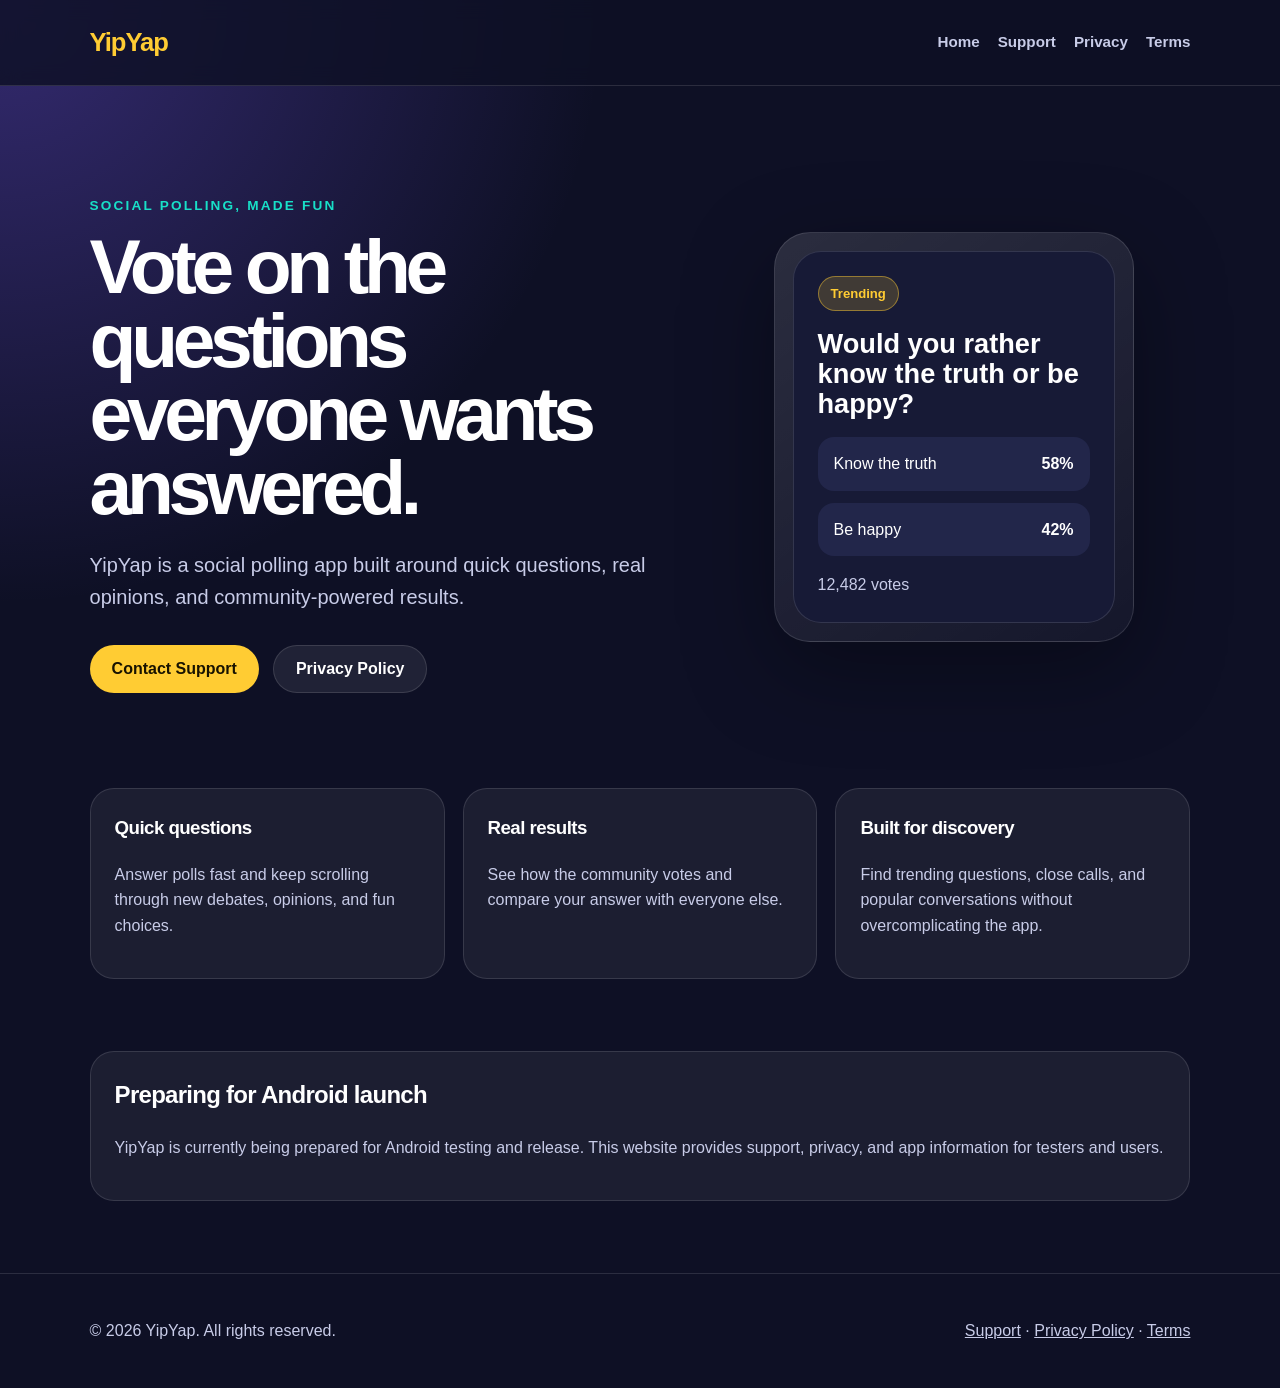
==== index.html @ c4702465 "Add files via upload" ====
<!DOCTYPE html>
<html lang="en">
<head>
  <meta charset="UTF-8" />
  <meta name="viewport" content="width=device-width, initial-scale=1.0" />
  <title>YipYap - Vote. Debate. Discover.</title>
  <meta name="description" content="YipYap is a social polling app where people answer quick questions, vote on opinions, and see what the community thinks." />
  <link rel="stylesheet" href="styles.css" />
</head>
<body>
  <header class="site-header">
    <a class="logo" href="index.html">YipYap</a>
    <nav>
      <a href="index.html">Home</a>
      <a href="support.html">Support</a>
      <a href="privacy-policy.html">Privacy</a>
      <a href="terms.html">Terms</a>
    </nav>
  </header>

  <main>
    <section class="hero">
      <div class="hero-copy">
        <p class="eyebrow">Social polling, made fun</p>
        <h1>Vote on the questions everyone wants answered.</h1>
        <p class="lead">YipYap is a social polling app built around quick questions, real opinions, and community-powered results.</p>
        <div class="hero-actions">
          <a class="button primary" href="support.html">Contact Support</a>
          <a class="button secondary" href="privacy-policy.html">Privacy Policy</a>
        </div>
      </div>
      <div class="phone-card" aria-label="YipYap app preview">
        <div class="poll-card">
          <span class="pill">Trending</span>
          <h2>Would you rather know the truth or be happy?</h2>
          <div class="answer"><span>Know the truth</span><strong>58%</strong></div>
          <div class="answer"><span>Be happy</span><strong>42%</strong></div>
          <p class="votes">12,482 votes</p>
        </div>
      </div>
    </section>

    <section class="features">
      <article>
        <h3>Quick questions</h3>
        <p>Answer polls fast and keep scrolling through new debates, opinions, and fun choices.</p>
      </article>
      <article>
        <h3>Real results</h3>
        <p>See how the community votes and compare your answer with everyone else.</p>
      </article>
      <article>
        <h3>Built for discovery</h3>
        <p>Find trending questions, close calls, and popular conversations without overcomplicating the app.</p>
      </article>
    </section>

    <section class="about">
      <h2>Preparing for Android launch</h2>
      <p>YipYap is currently being prepared for Android testing and release. This website provides support, privacy, and app information for testers and users.</p>
    </section>
  </main>

  <footer>
    <p>&copy; 2026 YipYap. All rights reserved.</p>
    <p><a href="support.html">Support</a> · <a href="privacy-policy.html">Privacy Policy</a> · <a href="terms.html">Terms</a></p>
  </footer>
</body>
</html>
---- styles.css ----
:root {
  --bg: #0e1025;
  --panel: #171a36;
  --panel-soft: #22264a;
  --text: #ffffff;
  --muted: #c8cce8;
  --brand: #ffcc33;
  --brand-two: #7c5cff;
  --accent: #18e0c8;
  --border: rgba(255, 255, 255, 0.12);
}

* {
  box-sizing: border-box;
}

body {
  margin: 0;
  font-family: Arial, Helvetica, sans-serif;
  background: radial-gradient(circle at top left, rgba(124, 92, 255, 0.35), transparent 32%), var(--bg);
  color: var(--text);
  line-height: 1.6;
}

a {
  color: inherit;
}

.site-header {
  display: flex;
  justify-content: space-between;
  align-items: center;
  gap: 24px;
  padding: 22px 7vw;
  border-bottom: 1px solid var(--border);
  background: rgba(14, 16, 37, 0.82);
  backdrop-filter: blur(10px);
  position: sticky;
  top: 0;
  z-index: 5;
}

.logo {
  font-size: 1.6rem;
  font-weight: 900;
  text-decoration: none;
  color: var(--brand);
  letter-spacing: -0.04em;
}

nav {
  display: flex;
  gap: 18px;
  flex-wrap: wrap;
}

nav a {
  color: var(--muted);
  text-decoration: none;
  font-weight: 700;
  font-size: 0.95rem;
}

nav a:hover {
  color: var(--text);
}

.hero {
  min-height: 78vh;
  display: grid;
  grid-template-columns: 1.1fr 0.9fr;
  align-items: center;
  gap: 48px;
  padding: 72px 7vw;
}

.eyebrow {
  color: var(--accent);
  text-transform: uppercase;
  letter-spacing: 0.16em;
  font-weight: 800;
  font-size: 0.85rem;
}

h1 {
  font-size: clamp(2.5rem, 6vw, 5.5rem);
  line-height: 0.96;
  letter-spacing: -0.07em;
  margin: 0 0 24px;
}

.lead {
  color: var(--muted);
  font-size: 1.25rem;
  max-width: 660px;
}

.hero-actions {
  display: flex;
  gap: 14px;
  flex-wrap: wrap;
  margin-top: 32px;
}

.button {
  display: inline-flex;
  justify-content: center;
  align-items: center;
  min-height: 48px;
  padding: 0 22px;
  border-radius: 999px;
  font-weight: 900;
  text-decoration: none;
}

.button.primary {
  background: var(--brand);
  color: #181300;
}

.button.secondary {
  background: rgba(255, 255, 255, 0.08);
  border: 1px solid var(--border);
  color: var(--text);
}

.phone-card {
  width: min(360px, 100%);
  margin: 0 auto;
  border: 1px solid var(--border);
  border-radius: 36px;
  padding: 18px;
  background: linear-gradient(145deg, rgba(255,255,255,0.12), rgba(255,255,255,0.03));
  box-shadow: 0 28px 90px rgba(0,0,0,0.35);
}

.poll-card {
  background: var(--panel);
  border: 1px solid var(--border);
  border-radius: 28px;
  padding: 24px;
}

.poll-card h2 {
  font-size: 1.7rem;
  line-height: 1.1;
  margin: 18px 0;
}

.pill {
  display: inline-flex;
  background: rgba(255, 204, 51, 0.18);
  color: var(--brand);
  border: 1px solid rgba(255, 204, 51, 0.45);
  border-radius: 999px;
  padding: 6px 12px;
  font-size: 0.82rem;
  font-weight: 900;
}

.answer {
  display: flex;
  justify-content: space-between;
  gap: 16px;
  margin: 12px 0;
  background: var(--panel-soft);
  padding: 14px 16px;
  border-radius: 16px;
}

.votes {
  color: var(--muted);
  margin-bottom: 0;
}

.features {
  display: grid;
  grid-template-columns: repeat(3, 1fr);
  gap: 18px;
  padding: 0 7vw 72px;
}

.features article,
.content-card,
.about {
  background: rgba(255,255,255,0.06);
  border: 1px solid var(--border);
  border-radius: 24px;
  padding: 24px;
}

.features h3,
.about h2,
.page h2 {
  margin-top: 0;
  letter-spacing: -0.03em;
}

.features p,
.about p,
.page p,
.page li {
  color: var(--muted);
}

.about {
  margin: 0 7vw 72px;
}

.page {
  width: min(920px, 86vw);
  margin: 56px auto 80px;
}

.page h1 {
  font-size: clamp(2.2rem, 5vw, 4rem);
}

.content-card {
  margin: 22px 0;
}

.legal h2 {
  margin-top: 34px;
  color: var(--text);
}

footer {
  border-top: 1px solid var(--border);
  padding: 28px 7vw;
  color: var(--muted);
  display: flex;
  justify-content: space-between;
  gap: 16px;
  flex-wrap: wrap;
}

footer a {
  color: var(--muted);
}

@media (max-width: 820px) {
  .site-header {
    align-items: flex-start;
    flex-direction: column;
  }

  .hero {
    grid-template-columns: 1fr;
    padding-top: 48px;
  }

  .features {
    grid-template-columns: 1fr;
  }
}
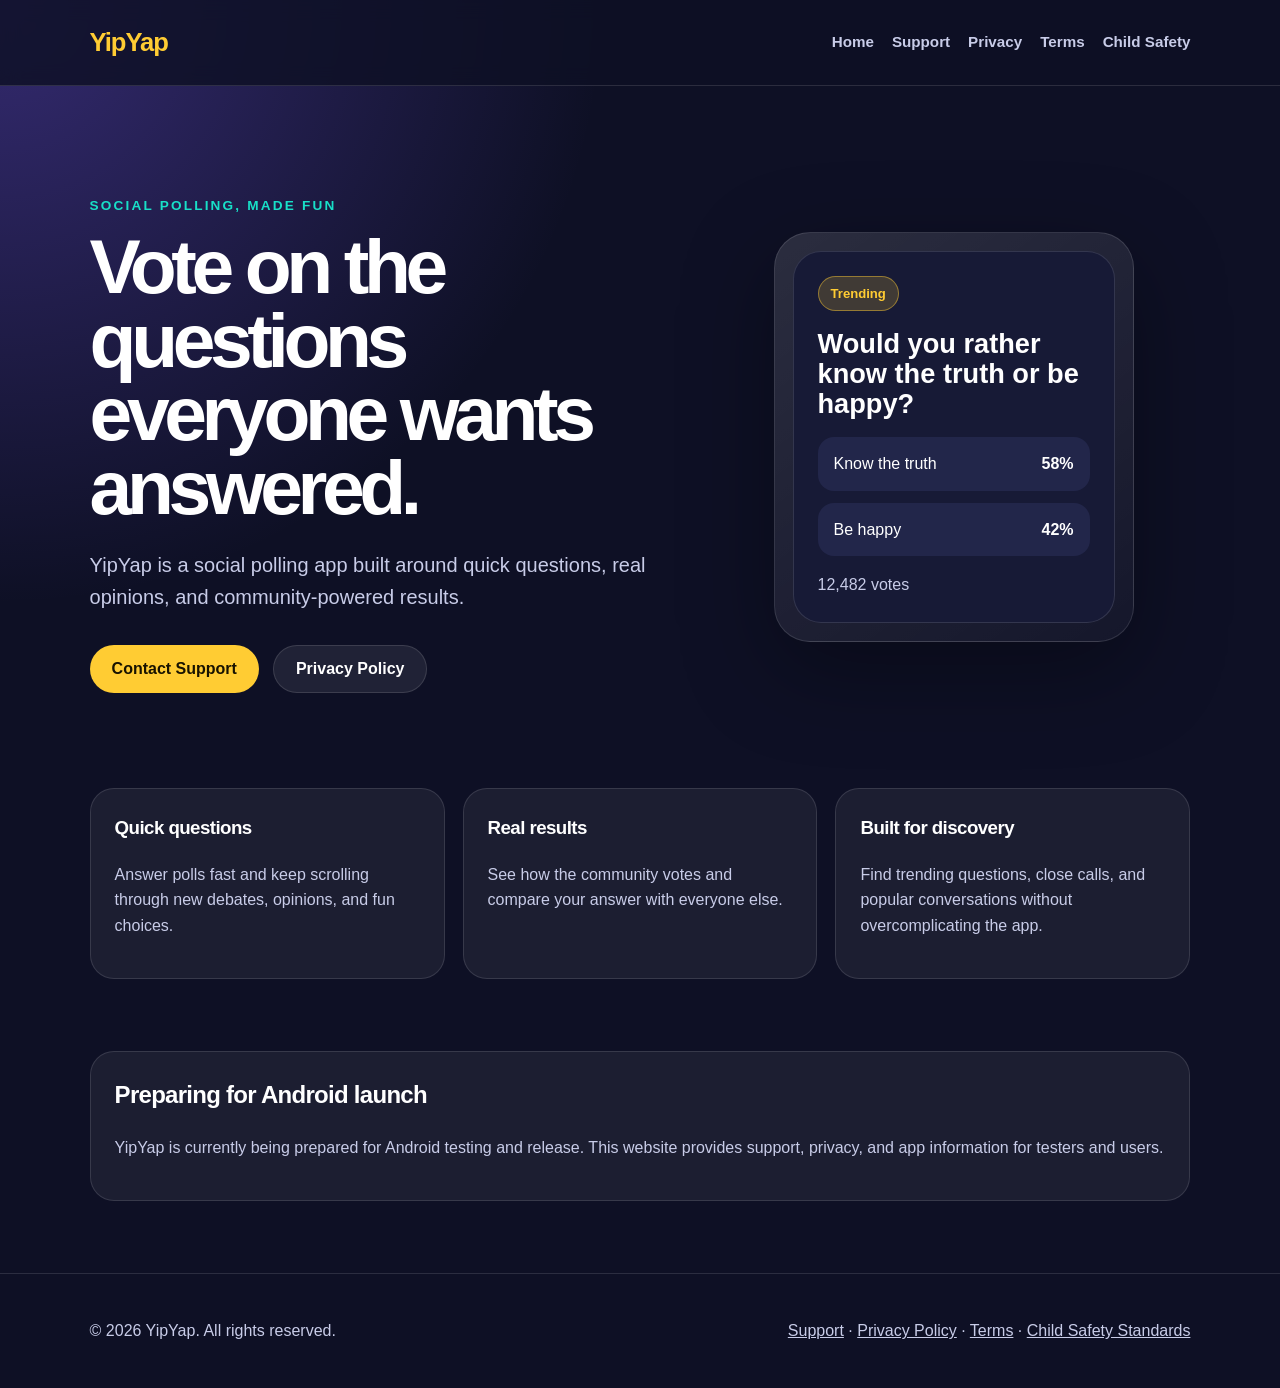
==== commit c97675d6: "Add files via upload" ====
--- a/index.html
+++ b/index.html
@@ -15,6 +15,7 @@
       <a href="support.html">Support</a>
       <a href="privacy-policy.html">Privacy</a>
       <a href="terms.html">Terms</a>
+      <a href="child-safety.html">Child Safety</a>
     </nav>
   </header>
 
@@ -63,7 +64,7 @@
 
   <footer>
     <p>&copy; 2026 YipYap. All rights reserved.</p>
-    <p><a href="support.html">Support</a> · <a href="privacy-policy.html">Privacy Policy</a> · <a href="terms.html">Terms</a></p>
+    <p><a href="support.html">Support</a> &middot; <a href="privacy-policy.html">Privacy Policy</a> &middot; <a href="terms.html">Terms</a> &middot; <a href="child-safety.html">Child Safety Standards</a></p>
   </footer>
 </body>
 </html>
